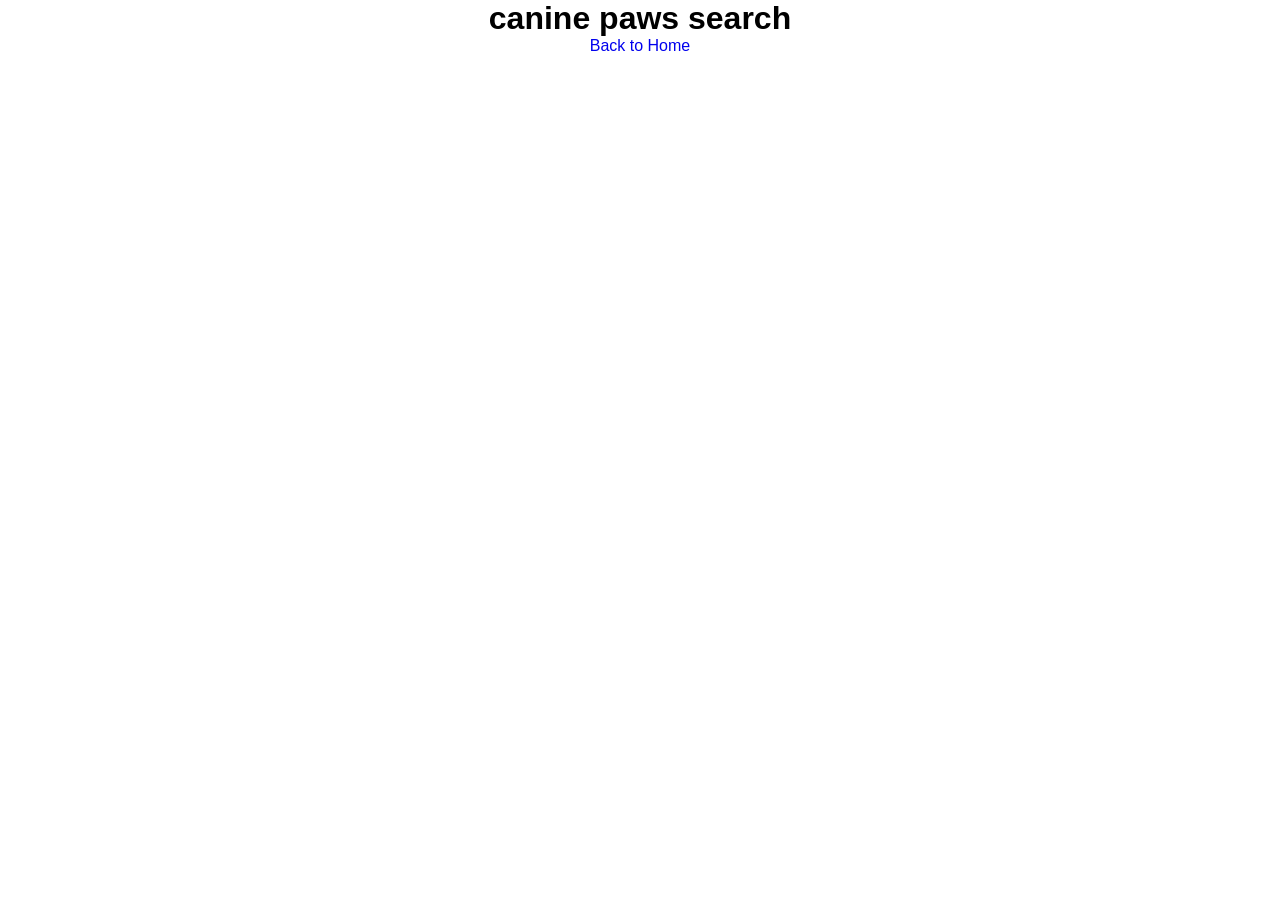
==== search.html @ c61b82b0 "updated index.html" ====
<!DOCTYPE html>
<html lang="en">
<head>
    <meta charset="UTF-8">
    <meta name="viewport" content="width=device-width, initial-scale=1.0">
    <title>Search Results - K9Pawss</title>
    <link rel="stylesheet" href="style.css">
</head>
<body>
    <header>
        <h1>canine paws search</h1>
        <a href="index.html">Back to Home</a>
    </header>

    <main>
        <div id="search-status"></div>
        <div id="search-results" class="dog-grid">
            <!-- JavaScript will insert results here -->
        </div>
    </main>

    <script src="script.js"></script>
</body>
</html>
---- style.css ----
body {
    text-align:center;
    font-family:Arial, Helvetica, sans-serif;
}

html {
    scroll-behavior: smooth;
}




/* basic reset */
* {
    margin:0;
    padding: 0;
    box-sizing: border-box;
    font-family: 'Poppins', sans-serif;
    list-style:none;
    text-decoration: none;
}

.navbar {
    display: flex;
    justify-content: space-between;
    align-items: center;
    padding:0 50px;
    height: 80px;
    width: 100%;
    background: #ffffff;
    border-bottom: 1px solid #eee;
    position: sticky;
    top: 0;
    z-index: 1000;
}


.navbar .logo {
    display: flex;
    list-style:none;
}

.navbar ul {
    display: flex;
}

.navbar ul li {
    margin: 0 5px;
}

.navbar ul li a{
    color: #555;
    text-decoration: none;
    font-size: 16px;
    font-weight: 500;
    transition: all 0.3s ease;
    padding:10px 20px;
    border-radius: 5px;
}
.navbar ul li a:hover, .navbar ul li a.active {
    background: #555;
    color: #fff;
}


.search-bar {
    display:flex;
}

.search-bar input {
  padding: 5px 10px;
  border: 1px solid #ccc;
  border-radius: 4px 0 0 4px; /* Rounds the left corners */
  outline: none;
}

.search-bar button {
  padding: 5px 10px;
  background-color: #333;
  color: white;
  border: none;
  border-radius: 0 4px 4px 0; /* Rounds the right corners */
  cursor: pointer;
}


/*mobile reponsive*/

.check, .checkbtn {
    display: none;
}

@media (max-width: 768px) {
    .navbar ul {
        display: none;
        flex-direction: column;
        width: 100%;
        position: absolute;
        top: 80px;
        left: 0;
        background: #ffffff;
    }
    .checkbtn {
        display: block;
        font-size: 30px;
        cursor: pointer;
        color: #555;
        float: right;
        line-height: 80px;
        margin-right: 20px;
        }
        .check{
            display:none;
        }
         /* Show the list ONLY when the checkbox is toggled */
    #check:checked ~ ul {
        display: flex;
    }
    
    .navbar ul li {
        display:block;
        margin: 20px 0;
        line-height: 30px;
    }
    .navbar ul li a{
        font-size: 20px;
    }
    #check:checked ~ ul {
        display:flex;
        left: 0;
    }
    .service-container {
        grid-template-columns: 1fr;
  }
  .service-item img {
    height:auto;
  }
  .navbar {
    padding: 0 20px;
  }
  .content{
    height:auto;
    min-height: 60vh;
    padding: 40px 20px;
  }
}


.content {
    position: relative;
    width: 100%;
    height: 80vh;
    display: flex;
    justify-content: center;
    align-items: center;
    color: white;
    text-align: center;
    overflow: hidden;
}

.back-video{
    position: absolute;
    right:0;
    bottom: 0;
    min-width: 100%;
    min-height: 100%;
    z-index: -1;
    filter: brightness(0.6);
}

.conten h1{
    margin-bottom: 10px;
}

.services {
    padding: 50px 5%;
    background: #f9f9f9;
}

.service-container {
    display: grid;
    grid-template-columns: repeat(2, 1fr);
    gap: 30px;
    margin-top: 30px;
    max-width: 1000px;
    margin-left: auto;
    margin-right: auto;
}

.service-item {
    background: #fff;
    padding: 20px;
    border-radius: 10px;
    box-shadow: 0 2px 5px rgba(0,0,0,0.1);
    transition: transform 0.3s;
    display: flex;
    flex-direction: column;
    height: 100%;
}

.service-item:hover {
    transform: translateY(-10px);
}

.service-item img {
    width: 100%;
    height: 250px;
    object-fit: cover;
    border-radius: 10px;
    margin-bottom: 15px;
}

.service-item h3 {
    font-size: 18px;
    margin-bottom: 10px;
}


.about{
    padding-top:50px;
}

.about p{
    max-width: 600px;
    margin: 0 auto;
    font-size: 18px;
    line-height: 1.6;
    padding-top:10px;
}


.about .stats {
    padding-top:10px;
}

.about button {
    margin-top:10px;
    width: 150px;
    background: #555;
    color: #fff;
    border: none;
    padding: 10px 0 10px 0;
    border-radius: 5px;
    cursor: pointer;
    transition: background 0.3s;
}

.contact-form{
    line-height:1.6;

}

.contact-form form{
    padding-top:10px;
}
.contact-details{
    padding-top:30px;
    line-height: 1.6;
}
.contact-details form{
    padding-top:10px;
}

footer{
    padding-top:10px;
}



.footer-container {
    display: flex;
    justify-content: space-between; /* Pushes one left, one right */
    align-items: flex-start;       /* Aligns items at the top */
    padding: 40px;
    gap: 50px;                     /* Ensures they don't touch on small screens */
    flex-wrap: wrap;               /* Makes it stack on mobile automatically */
}

.footer-section {
    flex: 1;                       /* Makes both sections equal width */
    min-width: 300px;              /* Prevents them from getting too skinny */
}

.long-input {
    width: 100%;                   /* Lengthens your input box as requested */
    padding: 10px;
    margin-bottom: 10px;
}

.copyright {
    text-align: center;
    border-top: 1px solid #ddd;
    margin-top: 20px;
    padding: 20px;
}


#ourdog {
    grid-column: 1 / -1;
    text-align: center;
}

.puppy-gallery {
    display: grid;

    grid-template-columns: repeat(auto-fill, minmax(140px, 1fr));
    gap: 12px;
    margin-top: 14px;
    max-width: 600px;
    margin-left: auto;
    margin-right: auto;
    padding:0 15px;
    width:100%;

}

.puppy-gallery .thumb {
    width: 100%;
    height: 140px;
    object-fit: cover;
    border-radius: 8px;
    cursor: pointer;
    transition: transform .12s ease, box-shadow .12s ease;
    box-shadow: 0 4px 10px rgba(0,0,0,0.08);
}

.puppy-gallery .thumb:hover { transform: scale(1.03); }

/*for same size on gallery
.puppy-gallery img{
    width:100%;
    aspect-ratio:16/9;
    object-fit:cover;
    border-radius: 8px;
}*/




/* Lightbox */
.lightbox {
  position: fixed;
  inset: 0;
  display: none;
  align-items: center;
  justify-content: center;
  background: rgba(0,0,0,0.75);
  z-index: 9999;
  padding: 20px;
  overflow: hidden;
}

.lightbox[aria-hidden="false"] { display: flex; }

.lightbox-content {
    margin: auto;
    top: 50% !important;
      display: flex;
  flex-direction: column;
  align-items: center;
  gap: 12px;
}

.lightbox-img {
  max-width: 95%;
  max-height: 80%;
  border-radius: 8px;
  box-shadow: 0 8px 30px rgba(0,0,0,0.5);
  width: 100% !important;
  height: 100% !important;
  object-fit: cover !important;
  aspect-ratio: 16/9;
}

.lightbox-caption {
  color: white;
  font-size: 16px;
  font-weight: 500;
  max-width: 90%;
  text-align: center;
  margin: 0;
}

.lightbox-price {
  color: #ffd700;
  font-size: 18px;
  font-weight: 700;
  text-align: center;
  margin: 8px 0 0 0;
}

.lightbox-prev, .lightbox-next {
  position: absolute;
  top: 50%;
  transform: translateY(-50%);
  background: rgba(255,255,255,0.2);
  color: white;
  border: none;
  font-size: 24px;
  padding: 12px 16px;
  cursor: pointer;
  border-radius: 4px;
  transition: background 0.2s ease;
  z-index: 10000;
}

.lightbox-prev { left: 20px; }
.lightbox-next { right: 20px; }
.lightbox-prev:hover, .lightbox-next:hover {
  background: rgba(255,255,255,0.4);
}

.lightbox-close {
  position: absolute;
  top: 18px;
  right: 20px;
  background: transparent;
  color: white;
  border: none;
  font-size: 28px;
  cursor: pointer;
  transition: opacity 0.2s ease;
}

.lightbox-close:hover {
  opacity: 0.7;
}

.lightbox .lightbox-content {
    width: auto !important;
    height: auto !important;
}
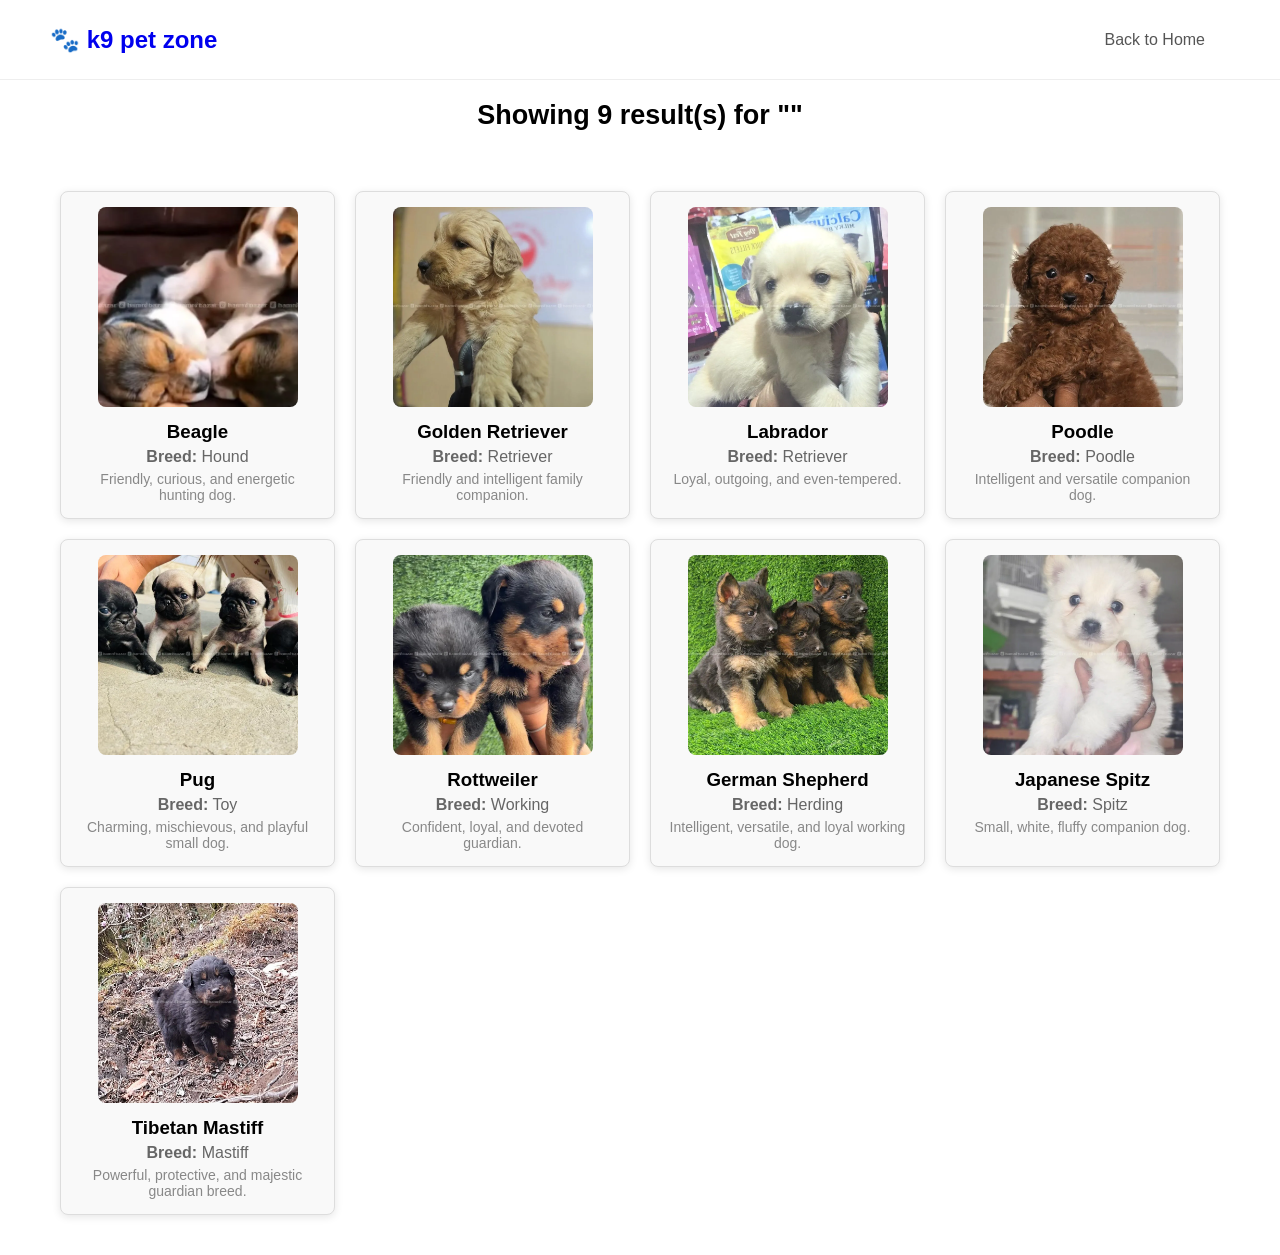
==== commit c80357d1: "save local work before merge" ====
--- a/search.html
+++ b/search.html
@@ -3,13 +3,43 @@
 <head>
     <meta charset="UTF-8">
     <meta name="viewport" content="width=device-width, initial-scale=1.0">
-    <title>Search Results - K9Pawss</title>
+    <title>Search Results - K9 Pet Zone</title>
     <link rel="stylesheet" href="style.css">
+    <style>
+        #search-status {
+            text-align: center;
+            padding: 20px;
+            font-size: 18px;
+        }
+        .dog-grid {
+            display: grid;
+            grid-template-columns: repeat(auto-fill, minmax(250px, 1fr));
+            gap: 20px;
+            padding: 20px;
+            max-width: 1200px;
+            margin: 20px auto;
+        }
+        .dog-card {
+            background: white;
+            border-radius: 8px;
+            overflow: hidden;
+            box-shadow: 0 2px 8px rgba(0,0,0,0.1);
+            transition: transform 0.2s;
+        }
+        .dog-card:hover {
+            transform: translateY(-5px);
+            box-shadow: 0 4px 15px rgba(0,0,0,0.2);
+        }
+    </style>
 </head>
 <body>
     <header>
-        <h1>canine paws search</h1>
-        <a href="index.html">Back to Home</a>
+        <nav class="navbar">
+            <div class="logo"><a href="index.html"><h2>🐾 k9 pet zone</h2></a></div>
+            <ul>
+                <li><a href="index.html">Back to Home</a></li>
+            </ul>
+        </nav>
     </header>
 
     <main>
--- a/style.css
+++ b/style.css
@@ -39,6 +39,47 @@
     display: flex;
     list-style:none;
 }
+
+/* for desktop
+.navbar .logo {
+	font-size: 20px;
+	width:40px; 
+}
+*/
+
+/* mobile specific adjustments
+
+@media (max-width: 768px) {
+	.logo {
+		font-size:16px;
+		padding:10px;
+		width: 25px;
+	}
+}
+*/
+/* using flex for horizontal text for mobile browsing */
+
+@media (max-width:768px) {
+     header {
+        display:flex;
+        align-items:center;
+        justify-content: space-between;
+        gap:10px;
+     }
+     .logo {
+        display: inline-block;
+        white-space:nowrap;
+     }
+}
+
+
+
+/*padding label */
+
+label {
+    padding-left:10px;
+}
+
 
 .navbar ul {
     display: flex;
@@ -389,6 +430,23 @@
   margin: 8px 0 0 0;
 }
 
+.buy-now-btn button {
+  background: #25d366;
+  color: white;
+  border: none;
+  padding: 12px 24px;
+  font-size: 16px;
+  font-weight: 600;
+  border-radius: 8px;
+  cursor: pointer;
+  transition: background 0.3s ease;
+  margin-top: 10px;
+}
+
+.buy-now-btn button:hover {
+  background: #128c7e;
+}
+
 .lightbox-prev, .lightbox-next {
   position: absolute;
   top: 50%;
@@ -429,4 +487,14 @@
 .lightbox .lightbox-content {
     width: auto !important;
     height: auto !important;
-}+}
+
+.footer-container button {
+    height: 30px;
+    width: 120px;
+    background: #555;
+}
+
+.footer-container button.my-btn{
+    font-family: Impact, Haettenschweiler, 'Arial Narrow Bold', sans-serif;
+}
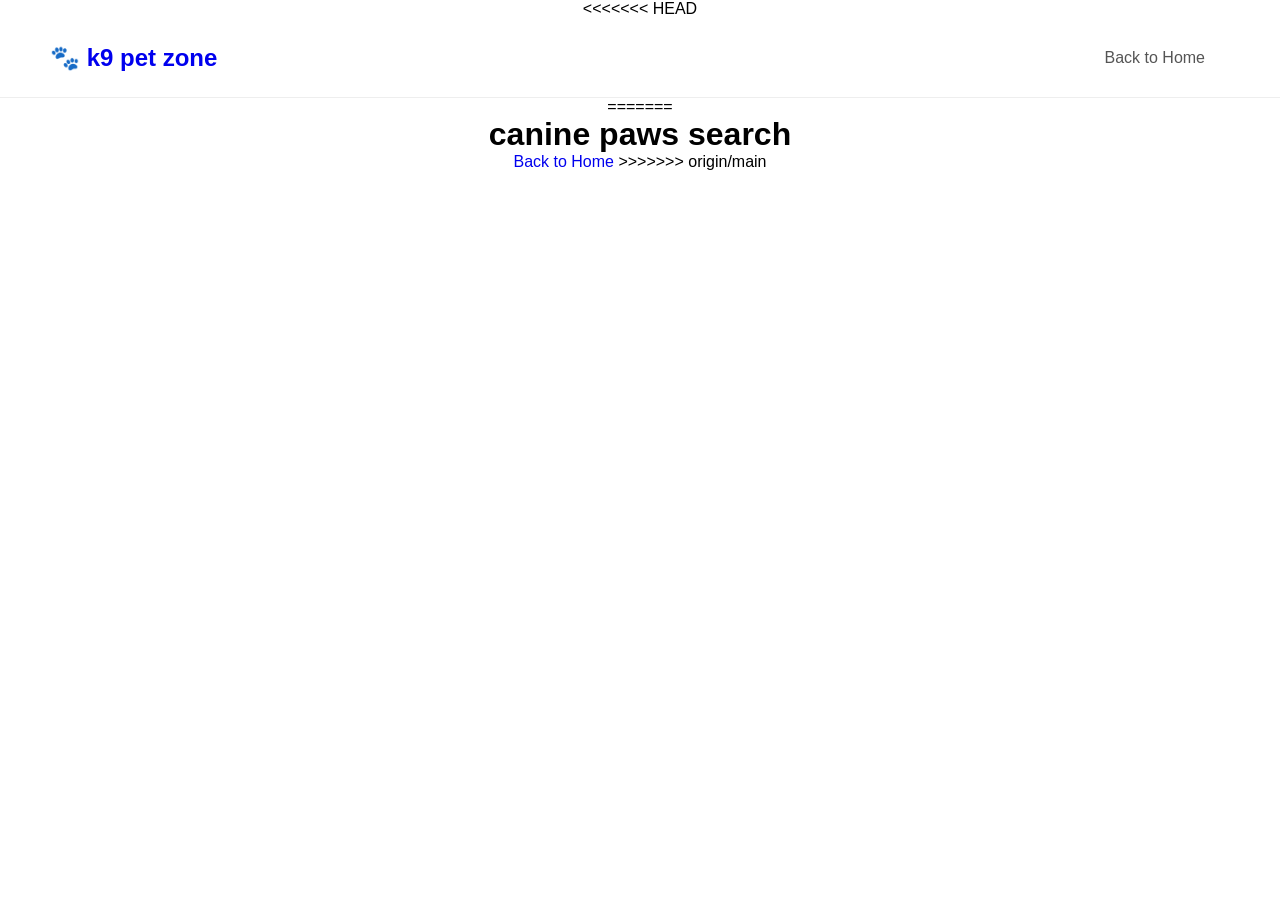
==== commit 14dc3108: "fixed conflicts" ====
--- a/search.html
+++ b/search.html
@@ -3,6 +3,7 @@
 <head>
     <meta charset="UTF-8">
     <meta name="viewport" content="width=device-width, initial-scale=1.0">
+<<<<<<< HEAD
     <title>Search Results - K9 Pet Zone</title>
     <link rel="stylesheet" href="style.css">
     <style>
@@ -40,6 +41,15 @@
                 <li><a href="index.html">Back to Home</a></li>
             </ul>
         </nav>
+=======
+    <title>Search Results - K9Pawss</title>
+    <link rel="stylesheet" href="style.css">
+</head>
+<body>
+    <header>
+        <h1>canine paws search</h1>
+        <a href="index.html">Back to Home</a>
+>>>>>>> origin/main
     </header>
 
     <main>
--- a/style.css
+++ b/style.css
@@ -487,6 +487,7 @@
 .lightbox .lightbox-content {
     width: auto !important;
     height: auto !important;
+<<<<<<< HEAD
 }
 
 .footer-container button {
@@ -498,3 +499,6 @@
 .footer-container button.my-btn{
     font-family: Impact, Haettenschweiler, 'Arial Narrow Bold', sans-serif;
 }
+=======
+}
+>>>>>>> origin/main
--- a/style.css
+++ b/style.css
@@ -487,6 +487,7 @@
 .lightbox .lightbox-content {
     width: auto !important;
     height: auto !important;
+<<<<<<< HEAD
 }
 
 .footer-container button {
@@ -498,3 +499,6 @@
 .footer-container button.my-btn{
     font-family: Impact, Haettenschweiler, 'Arial Narrow Bold', sans-serif;
 }
+=======
+}
+>>>>>>> origin/main
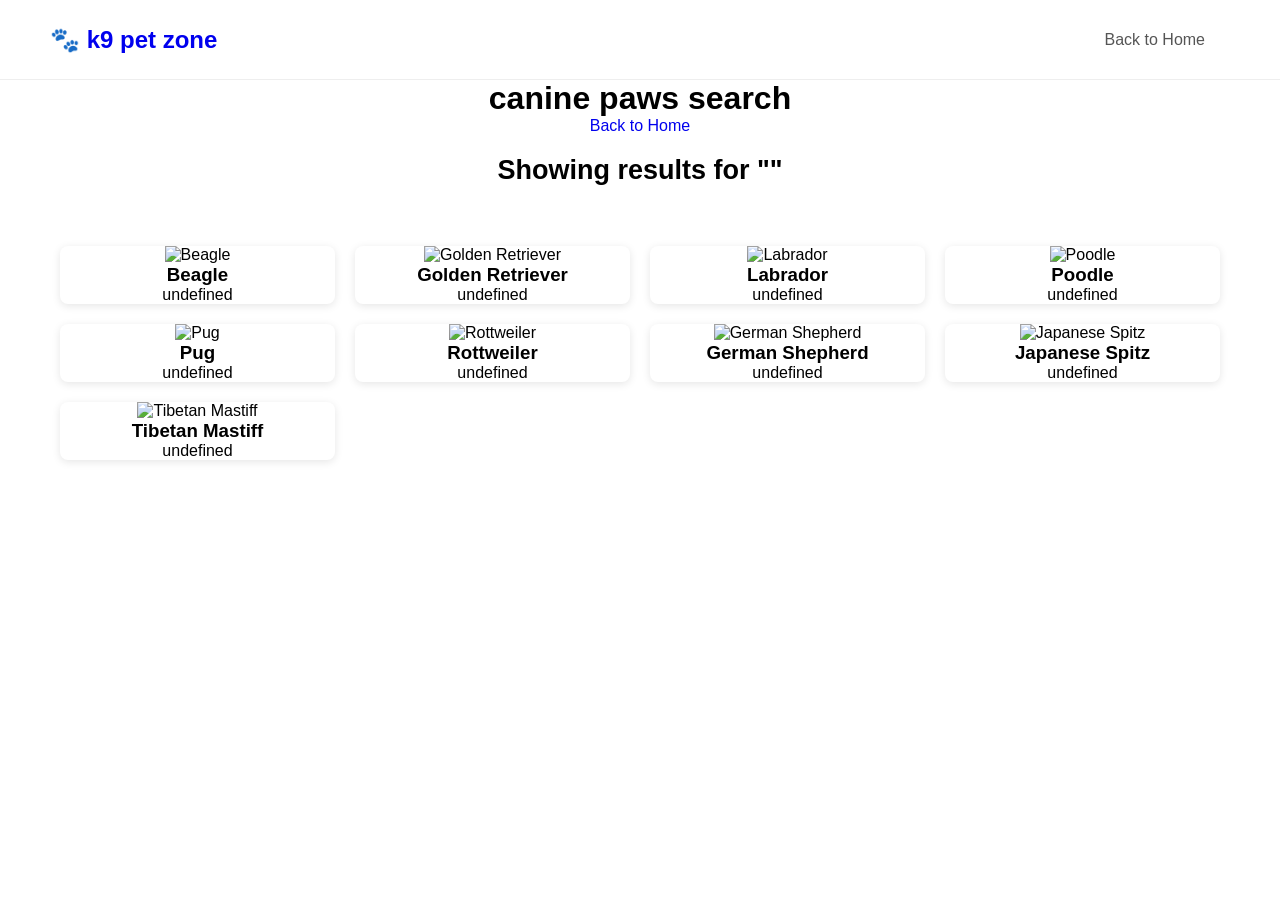
==== commit 5c61f1f0: "edited instagram link" ====
--- a/search.html
+++ b/search.html
@@ -3,7 +3,7 @@
 <head>
     <meta charset="UTF-8">
     <meta name="viewport" content="width=device-width, initial-scale=1.0">
-<<<<<<< HEAD
+
     <title>Search Results - K9 Pet Zone</title>
     <link rel="stylesheet" href="style.css">
     <style>
@@ -41,7 +41,7 @@
                 <li><a href="index.html">Back to Home</a></li>
             </ul>
         </nav>
-=======
+
     <title>Search Results - K9Pawss</title>
     <link rel="stylesheet" href="style.css">
 </head>
@@ -49,7 +49,7 @@
     <header>
         <h1>canine paws search</h1>
         <a href="index.html">Back to Home</a>
->>>>>>> origin/main
+
     </header>
 
     <main>
--- a/style.css
+++ b/style.css
@@ -487,7 +487,7 @@
 .lightbox .lightbox-content {
     width: auto !important;
     height: auto !important;
-<<<<<<< HEAD
+
 }
 
 .footer-container button {
@@ -499,6 +499,6 @@
 .footer-container button.my-btn{
     font-family: Impact, Haettenschweiler, 'Arial Narrow Bold', sans-serif;
 }
-=======
-}
->>>>>>> origin/main
+
+
+
--- a/style.css
+++ b/style.css
@@ -487,7 +487,7 @@
 .lightbox .lightbox-content {
     width: auto !important;
     height: auto !important;
-<<<<<<< HEAD
+
 }
 
 .footer-container button {
@@ -499,6 +499,6 @@
 .footer-container button.my-btn{
     font-family: Impact, Haettenschweiler, 'Arial Narrow Bold', sans-serif;
 }
-=======
-}
->>>>>>> origin/main
+
+
+
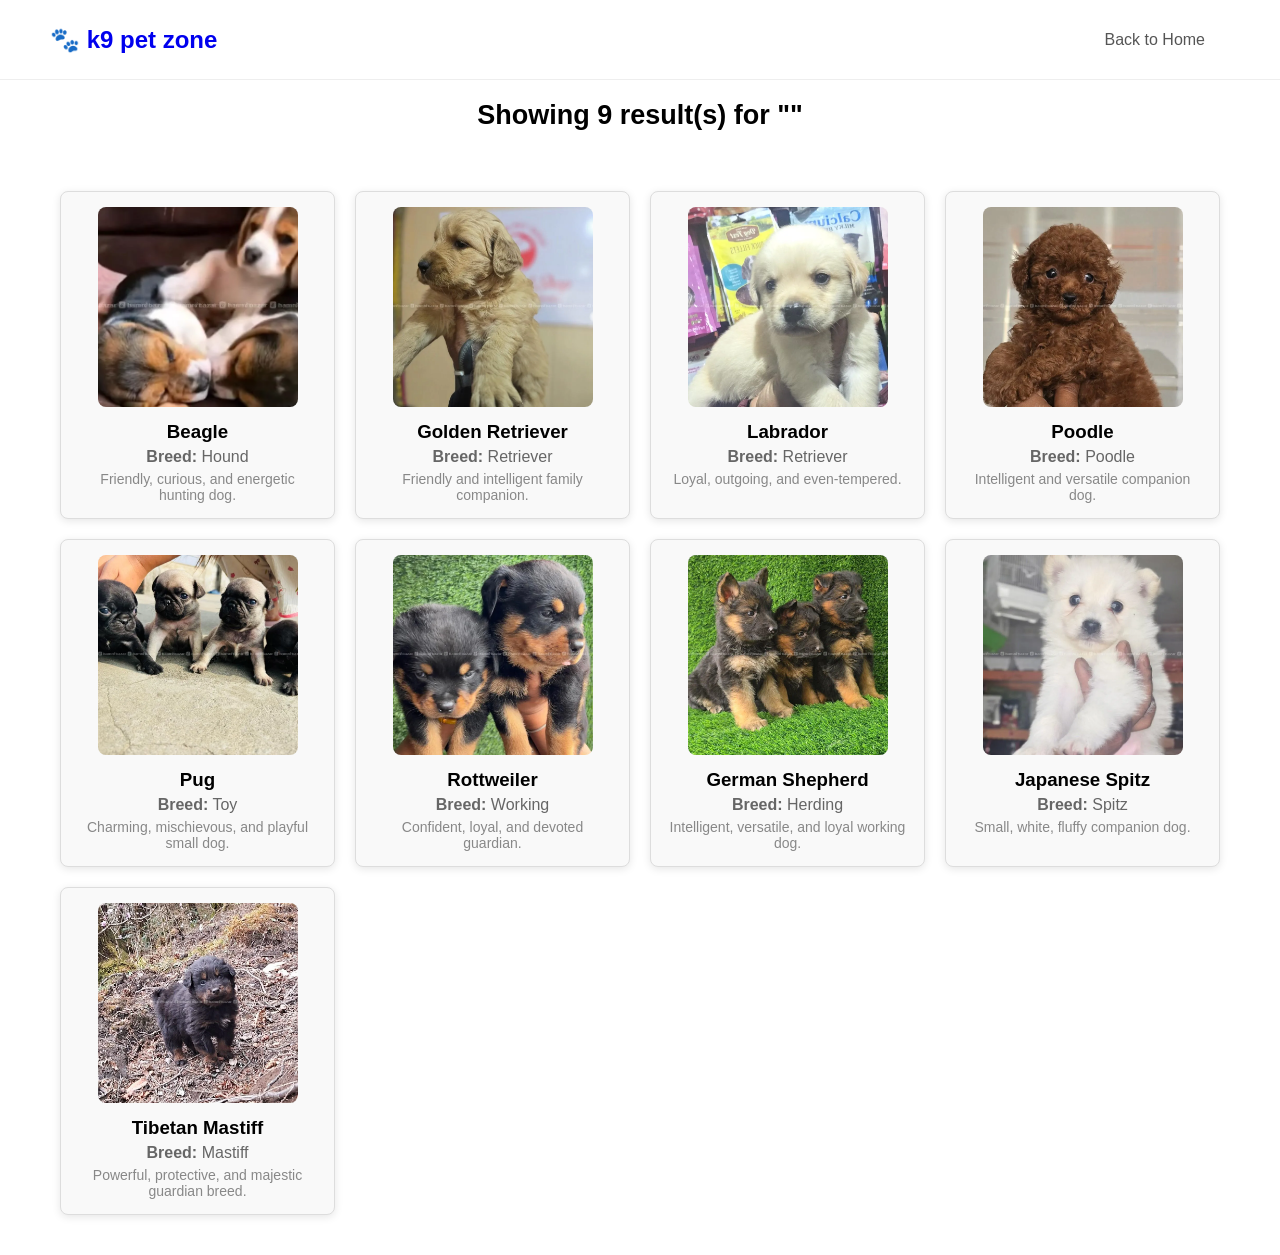
==== commit 41146922: "edited with purchase button and many others features" ====
--- a/search.html
+++ b/search.html
@@ -41,15 +41,6 @@
                 <li><a href="index.html">Back to Home</a></li>
             </ul>
         </nav>
-
-    <title>Search Results - K9Pawss</title>
-    <link rel="stylesheet" href="style.css">
-</head>
-<body>
-    <header>
-        <h1>canine paws search</h1>
-        <a href="index.html">Back to Home</a>
-
     </header>
 
     <main>
--- a/style.css
+++ b/style.css
@@ -3,6 +3,10 @@
     font-family:Arial, Helvetica, sans-serif;
 }
 
+main {
+    padding-top: 80px; /* keep content visible below the fixed navbar */
+}
+
 html {
     scroll-behavior: smooth;
 }
@@ -10,7 +14,6 @@
 
 
 
-/* basic reset */
 * {
     margin:0;
     padding: 0;
@@ -29,8 +32,10 @@
     width: 100%;
     background: #ffffff;
     border-bottom: 1px solid #eee;
-    position: sticky;
+    position: fixed;
     top: 0;
+    left: 0;
+    right: 0;
     z-index: 1000;
 }
 
@@ -40,24 +45,6 @@
     list-style:none;
 }
 
-/* for desktop
-.navbar .logo {
-	font-size: 20px;
-	width:40px; 
-}
-*/
-
-/* mobile specific adjustments
-
-@media (max-width: 768px) {
-	.logo {
-		font-size:16px;
-		padding:10px;
-		width: 25px;
-	}
-}
-*/
-/* using flex for horizontal text for mobile browsing */
 
 @media (max-width:768px) {
      header {
@@ -89,7 +76,7 @@
     margin: 0 5px;
 }
 
-.navbar ul li a{
+.navbar ul li a {
     color: #555;
     text-decoration: none;
     font-size: 16px;
@@ -149,7 +136,7 @@
         float: right;
         line-height: 80px;
         margin-right: 20px;
-        }
+}
         .check{
             display:none;
         }
@@ -298,6 +285,528 @@
     padding-top:30px;
     line-height: 1.6;
 }
+
+/* ===== PRODUCTS SECTION ===== */
+.products-section {
+    padding: 50px 5%;
+    background: #ffffff;
+    max-width: 1400px;
+    margin: 0 auto;
+}
+
+.products-section h2 {
+    font-size: 32px;
+    margin-bottom: 10px;
+    color: #333;
+}
+
+.products-section > p {
+    color: #666;
+    font-size: 16px;
+    margin-bottom: 30px;
+}
+
+.products-controls {
+    display: flex;
+    justify-content: space-between;
+    align-items: center;
+    margin-bottom: 30px;
+    gap: 20px;
+    flex-wrap: wrap;
+}
+
+.search-filter {
+    flex: 1;
+    min-width: 250px;
+}
+
+.product-search-input {
+    width: 100%;
+    padding: 12px 15px;
+    border: 2px solid #ddd;
+    border-radius: 25px;
+    font-size: 14px;
+    transition: border-color 0.3s;
+}
+
+.product-search-input:focus {
+    outline: none;
+    border-color: #ff6b6b;
+    box-shadow: 0 0 0 3px rgba(255, 107, 107, 0.1);
+}
+
+.view-controls {
+    display: flex;
+    gap: 10px;
+}
+
+.cart-toggle-btn, .wishlist-toggle-btn {
+    padding: 10px 20px;
+    border: 2px solid #ddd;
+    background: white;
+    border-radius: 25px;
+    cursor: pointer;
+    font-size: 14px;
+    font-weight: 600;
+    transition: all 0.3s;
+    position: relative;
+}
+
+.cart-toggle-btn:hover, .wishlist-toggle-btn:hover {
+    border-color: #ff6b6b;
+    background: #fff5f5;
+}
+
+.cart-count, .wishlist-count {
+    background: #ff6b6b;
+    color: white;
+    padding: 2px 6px;
+    border-radius: 20px;
+    font-size: 12px;
+    margin-left: 5px;
+}
+
+.products-grid {
+    display: grid;
+    grid-template-columns: repeat(3, minmax(0, 1fr));
+    gap: 25px;
+    margin-bottom: 50px;
+}
+
+.product-card {
+    background: white;
+    border: 2px solid #eee;
+    border-radius: 12px;
+    overflow: hidden;
+    transition: all 0.3s cubic-bezier(0.4, 0, 0.2, 1);
+    display: flex;
+    flex-direction: column;
+    position: relative;
+    box-shadow: 0 2px 8px rgba(0,0,0,0.08);
+}
+
+.product-card:hover {
+    transform: translateY(-8px);
+    box-shadow: 0 12px 24px rgba(0,0,0,0.15);
+    border-color: #ff6b6b;
+}
+
+.product-image-container {
+    position: relative;
+    height: 280px;
+    overflow: hidden;
+    background: #f9f9f9;
+}
+
+.product-image-container img {
+    width: 100%;
+    height: 100%;
+    object-fit: cover;
+    transition: transform 0.3s;
+}
+
+.product-card:hover .product-image-container img {
+    transform: scale(1.05);
+}
+
+.product-badge {
+    position: absolute;
+    top: 15px;
+    right: 15px;
+    background: #ff6b6b;
+    color: white;
+    padding: 6px 12px;
+    border-radius: 20px;
+    font-size: 12px;
+    font-weight: 600;
+}
+
+.wishlist-btn {
+    position: absolute;
+    top: 15px;
+    left: 15px;
+    width: 40px;
+    height: 40px;
+    border-radius: 50%;
+    background: white;
+    border: none;
+    cursor: pointer;
+    font-size: 20px;
+    display: flex;
+    align-items: center;
+    justify-content: center;
+    transition: all 0.3s;
+    box-shadow: 0 2px 8px rgba(0,0,0,0.1);
+}
+
+.wishlist-btn:hover, .wishlist-btn.active {
+    background: #ff6b6b;
+    transform: scale(1.1);
+}
+
+.wishlist-btn.active {
+    color: white;
+}
+
+.product-info {
+    padding: 20px;
+    flex: 1;
+    display: flex;
+    flex-direction: column;
+}
+
+.product-breed {
+    color: #ff6b6b;
+    font-size: 12px;
+    font-weight: 600;
+    text-transform: uppercase;
+    letter-spacing: 0.5px;
+    margin-bottom: 8px;
+}
+
+.product-name {
+    font-size: 18px;
+    font-weight: 700;
+    margin-bottom: 10px;
+    color: #333;
+}
+
+.product-details {
+    font-size: 13px;
+    color: #666;
+    line-height: 1.6;
+    margin-bottom: 15px;
+    flex: 1;
+}
+
+.product-details strong {
+    color: #333;
+}
+
+.product-rating {
+    display: flex;
+    align-items: center;
+    gap: 5px;
+    margin-bottom: 12px;
+    font-size: 14px;
+}
+
+.star-rating {
+    color: #ffc107;
+}
+
+.product-footer {
+    display: flex;
+    gap: 10px;
+    margin-top: auto;
+}
+
+.product-price {
+    font-size: 16px;
+    font-weight: 700;
+    color: #ff6b6b;
+}
+
+.add-to-cart-btn {
+    flex: 1;
+    padding: 10px 15px;
+    background: #ff6b6b;
+    color: white;
+    border: none;
+    border-radius: 8px;
+    cursor: pointer;
+    font-weight: 600;
+    transition: all 0.3s;
+    font-size: 14px;
+}
+
+.add-to-cart-btn:hover {
+    background: #ee5a52;
+    transform: translateY(-2px);
+}
+
+/* ===== CART & WISHLIST SIDEBARS ===== */
+.cart-sidebar, .wishlist-sidebar {
+    position: fixed;
+    right: -400px;
+    top: 0;
+    width: 400px;
+    height: 100vh;
+    background: white;
+    box-shadow: -5px 0 20px rgba(0,0,0,0.15);
+    transition: right 0.3s ease;
+    z-index: 2000;
+    overflow-y: auto;
+    display: flex;
+    flex-direction: column;
+}
+
+.cart-sidebar.active, .wishlist-sidebar.active {
+    right: 0;
+}
+
+.cart-header, .wishlist-header {
+    padding: 20px;
+    border-bottom: 2px solid #eee;
+    display: flex;
+    justify-content: space-between;
+    align-items: center;
+    position: sticky;
+    top: 0;
+    background: white;
+    z-index: 2001;
+}
+
+.cart-header h3, .wishlist-header h3 {
+    margin: 0;
+    font-size: 18px;
+}
+
+.close-btn {
+    background: none;
+    border: none;
+    font-size: 28px;
+    cursor: pointer;
+    color: #999;
+    transition: color 0.3s;
+}
+
+.close-btn:hover {
+    color: #333;
+}
+
+.cart-items, .wishlist-items {
+    flex: 1;
+    overflow-y: auto;
+    padding: 20px;
+}
+
+.cart-item, .wishlist-item {
+    border: 1px solid #ddd;
+    border-radius: 8px;
+    padding: 15px;
+    margin-bottom: 12px;
+    display: flex;
+    gap: 12px;
+    align-items: flex-start;
+}
+
+.cart-item img, .wishlist-item img {
+    width: 70px;
+    height: 70px;
+    object-fit: cover;
+    border-radius: 6px;
+}
+
+.cart-item-info, .wishlist-item-info {
+    flex: 1;
+}
+
+.cart-item-name, .wishlist-item-name {
+    font-weight: 600;
+    margin-bottom: 5px;
+    font-size: 14px;
+}
+
+.cart-item-price, .wishlist-item-price {
+    color: #ff6b6b;
+    font-weight: 600;
+    font-size: 13px;
+}
+
+.remove-btn, .move-btn {
+    background: #ff6b6b;
+    color: white;
+    border: none;
+    padding: 5px 8px;
+    border-radius: 4px;
+    cursor: pointer;
+    font-size: 12px;
+    transition: background 0.3s;
+}
+
+.remove-btn:hover, .move-btn:hover {
+    background: #ee5a52;
+}
+
+.move-btn {
+    background: #4CAF50;
+}
+
+.move-btn:hover {
+    background: #45a049;
+}
+
+.cart-total {
+    padding: 20px;
+    border-top: 2px solid #eee;
+    background: #f9f9f9;
+}
+
+.cart-total p {
+    font-weight: 600;
+    margin-bottom: 15px;
+    font-size: 16px;
+}
+
+.checkout-btn {
+    width: 100%;
+    padding: 12px;
+    background: #4CAF50;
+    color: white;
+    border: none;
+    border-radius: 8px;
+    cursor: pointer;
+    font-weight: 600;
+    transition: background 0.3s;
+}
+
+.checkout-btn:hover {
+    background: #45a049;
+}
+
+.sidebar-overlay {
+    position: fixed;
+    top: 0;
+    left: 0;
+    width: 100%;
+    height: 100%;
+    background: rgba(0, 0, 0, 0.5);
+    opacity: 0;
+    visibility: hidden;
+    transition: opacity 0.3s, visibility 0.3s;
+    z-index: 1999;
+}
+
+.sidebar-overlay.active {
+    opacity: 1;
+    visibility: visible;
+}
+
+/* ===== REVIEWS SECTION ===== */
+.reviews-section {
+    position: relative;
+    left: 105%;
+    right: 50%;
+    margin-left: -50vw;
+    margin-right: -50vw;
+    padding: 50px 5%;
+    background: #f9f9f9;
+    width: 100vw;
+    box-sizing: border-box;
+}
+
+.reviews-section h2 {
+    text-align: center;
+    font-size: 32px;
+    margin-bottom: 40px;
+    color: #333;
+}
+
+.reviews-grid {
+    display: grid;
+    grid-template-columns: repeat(auto-fit, minmax(320px, 1fr));
+    gap: 25px;
+    margin: 0 auto 20px;
+    width: 100%;
+    max-width: 1280px;
+}
+
+.review-card {
+    background: white;
+    padding: 25px;
+    border-radius: 12px;
+    box-shadow: 0 2px 8px rgba(0,0,0,0.08);
+    transition: all 0.3s;
+    border: 1px solid #eee;
+}
+
+.review-card:hover {
+    transform: translateY(-4px);
+    box-shadow: 0 8px 16px rgba(0,0,0,0.12);
+}
+
+.review-stars {
+    color: #ffc107;
+    font-size: 14px;
+    margin-bottom: 10px;
+}
+
+.review-text {
+    color: #555;
+    font-size: 14px;
+    line-height: 1.6;
+    margin-bottom: 15px;
+    font-style: italic;
+}
+
+.review-author {
+    font-weight: 600;
+    color: #333;
+    font-size: 14px;
+    margin-bottom: 5px;
+}
+
+.review-meta {
+    color: #999;
+    font-size: 12px;
+}
+
+.reviews-note {
+    text-align: center;
+    color: #999;
+    font-size: 13px;
+    margin-top: 20px;
+}
+
+/* ===== RESPONSIVE DESIGN ===== */
+@media (max-width: 992px) {
+    .products-grid {
+        grid-template-columns: repeat(2, minmax(0, 1fr));
+        gap: 20px;
+    }
+}
+
+@media (max-width: 768px) {
+    .products-grid {
+        grid-template-columns: 1fr;
+        gap: 15px;
+    }
+
+    .order-row {
+        grid-template-columns: 1fr;
+    }
+
+    .cart-sidebar, .wishlist-sidebar {
+        width: 100%;
+        right: -100%;
+    }
+
+    .products-controls {
+        flex-direction: column;
+        align-items: stretch;
+    }
+
+    .search-filter {
+        min-width: auto;
+    }
+
+    .view-controls {
+        width: 100%;
+    }
+
+    .cart-toggle-btn, .wishlist-toggle-btn {
+        flex: 1;
+    }
+
+    .product-card {
+        margin-bottom: 10px;
+    }
+
+    .reviews-grid {
+        grid-template-columns: 1fr;
+    }
+}
 .contact-details form{
     padding-top:10px;
 }
@@ -326,6 +835,70 @@
     width: 100%;                   /* Lengthens your input box as requested */
     padding: 10px;
     margin-bottom: 10px;
+}
+
+.order-box,
+.contact-box {
+    background: #fff;
+    border: 1px solid #eee;
+    border-radius: 18px;
+    box-shadow: 0 14px 30px rgba(0,0,0,0.08);
+    padding: 25px;
+    margin-top: 25px;
+}
+
+.order-box h4,
+.contact-box h3 {
+    margin-bottom: 18px;
+    font-size: 20px;
+}
+
+.order-form {
+    display: grid;
+    gap: 15px;
+}
+
+.order-row {
+    display: grid;
+    grid-template-columns: repeat(2, minmax(0, 1fr));
+    gap: 15px;
+}
+
+.order-row input,
+.order-form textarea {
+    width: 100%;
+    padding: 12px 14px;
+    border: 1px solid #ddd;
+    border-radius: 12px;
+    font-size: 14px;
+    color: #333;
+}
+
+.order-form textarea {
+    min-height: 110px;
+    resize: vertical;
+}
+
+.order-form-note {
+    color: #666;
+    font-size: 13px;
+    line-height: 1.6;
+}
+
+.my-btn {
+    width: 100%;
+    padding: 12px 18px;
+    background: #ff6b6b;
+    color: #fff;
+    border: none;
+    border-radius: 12px;
+    cursor: pointer;
+    font-weight: 600;
+    transition: background 0.3s ease;
+}
+
+.my-btn:hover {
+    background: #e55a5a;
 }
 
 .copyright {
@@ -367,68 +940,6 @@
 
 .puppy-gallery .thumb:hover { transform: scale(1.03); }
 
-/*for same size on gallery
-.puppy-gallery img{
-    width:100%;
-    aspect-ratio:16/9;
-    object-fit:cover;
-    border-radius: 8px;
-}*/
-
-
-
-
-/* Lightbox */
-.lightbox {
-  position: fixed;
-  inset: 0;
-  display: none;
-  align-items: center;
-  justify-content: center;
-  background: rgba(0,0,0,0.75);
-  z-index: 9999;
-  padding: 20px;
-  overflow: hidden;
-}
-
-.lightbox[aria-hidden="false"] { display: flex; }
-
-.lightbox-content {
-    margin: auto;
-    top: 50% !important;
-      display: flex;
-  flex-direction: column;
-  align-items: center;
-  gap: 12px;
-}
-
-.lightbox-img {
-  max-width: 95%;
-  max-height: 80%;
-  border-radius: 8px;
-  box-shadow: 0 8px 30px rgba(0,0,0,0.5);
-  width: 100% !important;
-  height: 100% !important;
-  object-fit: cover !important;
-  aspect-ratio: 16/9;
-}
-
-.lightbox-caption {
-  color: white;
-  font-size: 16px;
-  font-weight: 500;
-  max-width: 90%;
-  text-align: center;
-  margin: 0;
-}
-
-.lightbox-price {
-  color: #ffd700;
-  font-size: 18px;
-  font-weight: 700;
-  text-align: center;
-  margin: 8px 0 0 0;
-}
 
 .buy-now-btn button {
   background: #25d366;
@@ -447,48 +958,6 @@
   background: #128c7e;
 }
 
-.lightbox-prev, .lightbox-next {
-  position: absolute;
-  top: 50%;
-  transform: translateY(-50%);
-  background: rgba(255,255,255,0.2);
-  color: white;
-  border: none;
-  font-size: 24px;
-  padding: 12px 16px;
-  cursor: pointer;
-  border-radius: 4px;
-  transition: background 0.2s ease;
-  z-index: 10000;
-}
-
-.lightbox-prev { left: 20px; }
-.lightbox-next { right: 20px; }
-.lightbox-prev:hover, .lightbox-next:hover {
-  background: rgba(255,255,255,0.4);
-}
-
-.lightbox-close {
-  position: absolute;
-  top: 18px;
-  right: 20px;
-  background: transparent;
-  color: white;
-  border: none;
-  font-size: 28px;
-  cursor: pointer;
-  transition: opacity 0.2s ease;
-}
-
-.lightbox-close:hover {
-  opacity: 0.7;
-}
-
-.lightbox .lightbox-content {
-    width: auto !important;
-    height: auto !important;
-
-}
 
 .footer-container button {
     height: 30px;
